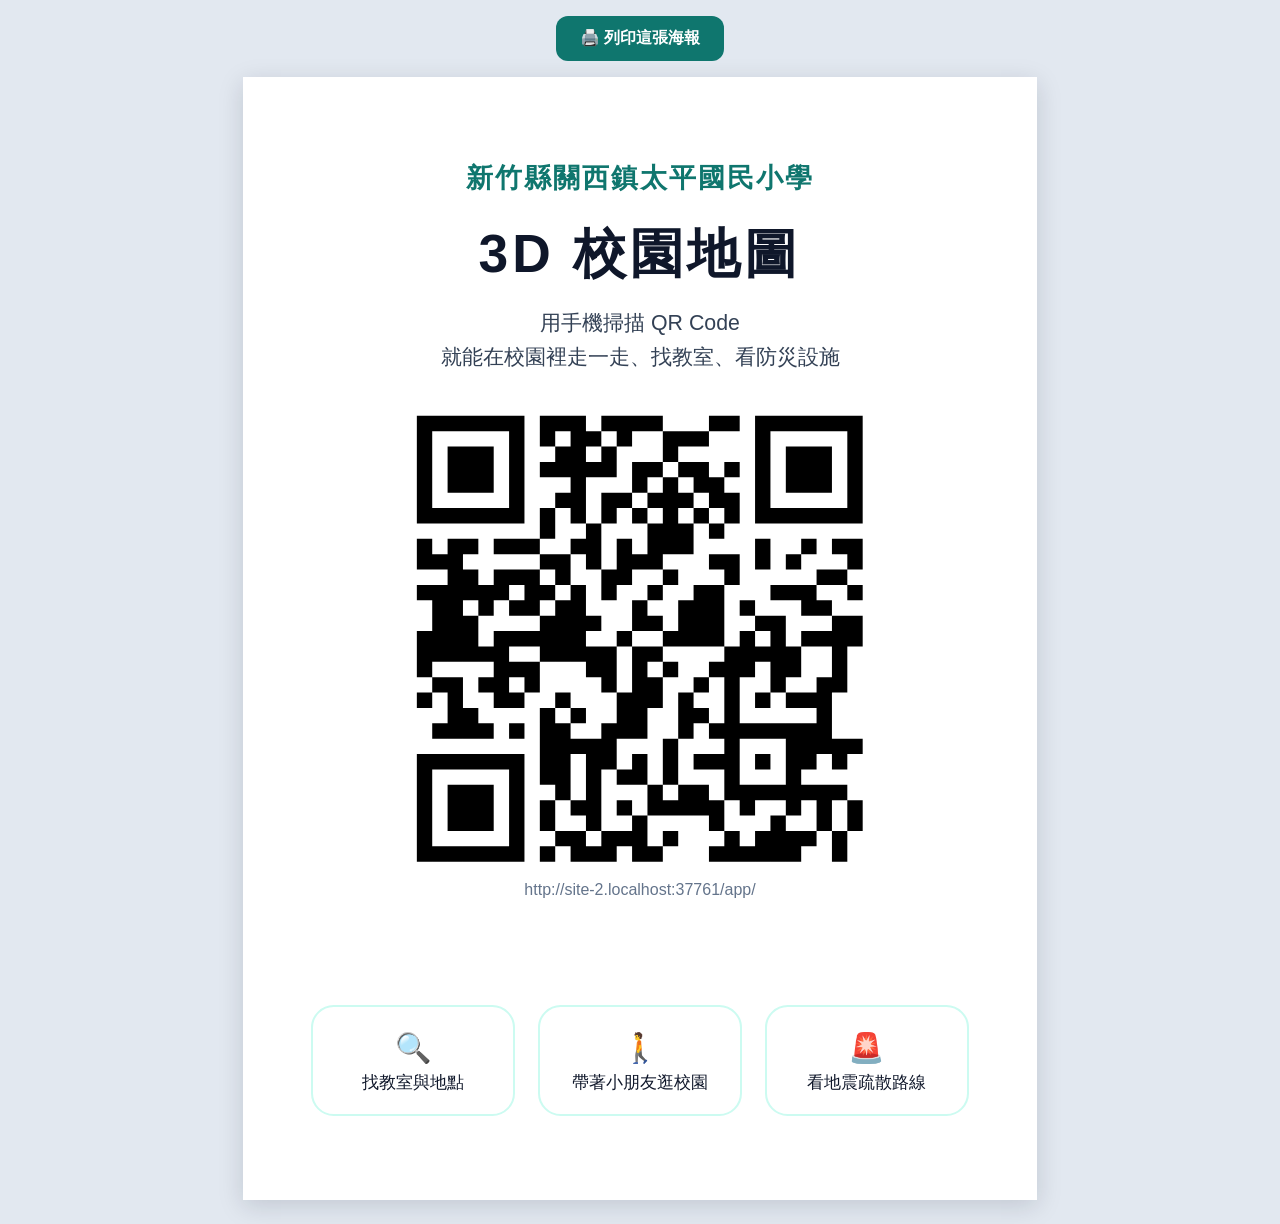
==== app/poster.html @ c418060f "太平國小 3D 校園地圖：第一版 - 依空拍校正比例的 3D 校園（公尺為單位，資料集中在 campus.json） - 手機優先介面：搜尋、資訊卡、分享連結、通報電話、圖例 - 走走看：方塊人物、搖" ====
<!doctype html>
<html lang="zh-Hant-TW">
<head>
  <meta charset="utf-8">
  <meta name="viewport" content="width=device-width, initial-scale=1">
  <title>太平國小 3D 校園地圖｜QR Code 海報</title>
  <link rel="icon" href="./favicon.svg" type="image/svg+xml">
  <script src="./vendor/qrcode.js"></script>
  <style>
    @page { size: A4; margin: 0; }
    * { box-sizing: border-box; }
    body {
      margin: 0;
      background: #e2e8f0;
      color: #0f172a;
      font-family: -apple-system, BlinkMacSystemFont, "PingFang TC", "Noto Sans TC", "Microsoft JhengHei", sans-serif;
    }
    .tools { text-align: center; padding: 16px; }
    .tools button {
      font: inherit;
      font-size: 16px;
      font-weight: 700;
      padding: 12px 24px;
      border: 0;
      border-radius: 12px;
      background: #0f766e;
      color: #fff;
      cursor: pointer;
    }
    .sheet {
      width: 210mm;
      min-height: 297mm;
      margin: 0 auto 24px;
      background: #fff;
      padding: 22mm 18mm;
      display: flex;
      flex-direction: column;
      align-items: center;
      text-align: center;
      box-shadow: 0 6px 24px rgba(15, 23, 42, 0.15);
    }
    .school { font-size: 20pt; color: #0f766e; font-weight: 700; letter-spacing: 2px; }
    h1 { font-size: 40pt; margin: 6mm 0 4mm; letter-spacing: 4px; }
    .lead { font-size: 16pt; line-height: 1.6; margin: 0 0 10mm; color: #334155; }
    #qr { width: 120mm; }
    #qr svg { width: 100%; height: auto; display: block; }
    .url { font-size: 12pt; color: #64748b; margin: 4mm 0 10mm; word-break: break-all; }
    .features { display: grid; grid-template-columns: repeat(3, 1fr); gap: 6mm; width: 100%; margin-top: auto; }
    .features div { border: 2px solid #ccfbf1; border-radius: 6mm; padding: 5mm 3mm; font-size: 13pt; line-height: 1.5; }
    .features b { display: block; font-size: 22pt; }
    @media print {
      body { background: #fff; }
      .tools { display: none; }
      .sheet { margin: 0; box-shadow: none; }
    }
    @media (max-width: 800px) {
      .sheet { width: 100%; min-height: auto; padding: 24px 16px; }
      h1 { font-size: 30px; }
      .school { font-size: 16px; }
      .lead { font-size: 16px; }
      #qr { width: min(80vw, 320px); }
      .features { grid-template-columns: 1fr; gap: 10px; margin-top: 16px; }
      .features div { font-size: 15px; }
    }
  </style>
</head>
<body>
  <div class="tools"><button onclick="window.print()">🖨️ 列印這張海報</button></div>
  <main class="sheet">
    <div class="school">新竹縣關西鎮太平國民小學</div>
    <h1>3D 校園地圖</h1>
    <p class="lead">用手機掃描 QR Code<br>就能在校園裡走一走、找教室、看防災設施</p>
    <div id="qr"></div>
    <div class="url" id="url"></div>
    <div class="features">
      <div><b>🔍</b>找教室與地點</div>
      <div><b>🚶</b>帶著小朋友逛校園</div>
      <div><b>🚨</b>看地震疏散路線</div>
    </div>
  </main>
  <script>
    // 海報和地圖放在同一個資料夾，網址自動算出來，換網址也不用改
    const url = new URL('./', location.href).href;
    const qr = qrcode(0, 'M');
    qr.addData(url);
    qr.make();
    document.getElementById('qr').innerHTML = qr.createSvgTag({ cellSize: 8, margin: 2, scalable: true });
    document.getElementById('url').textContent = url;
  </script>
</body>
</html>
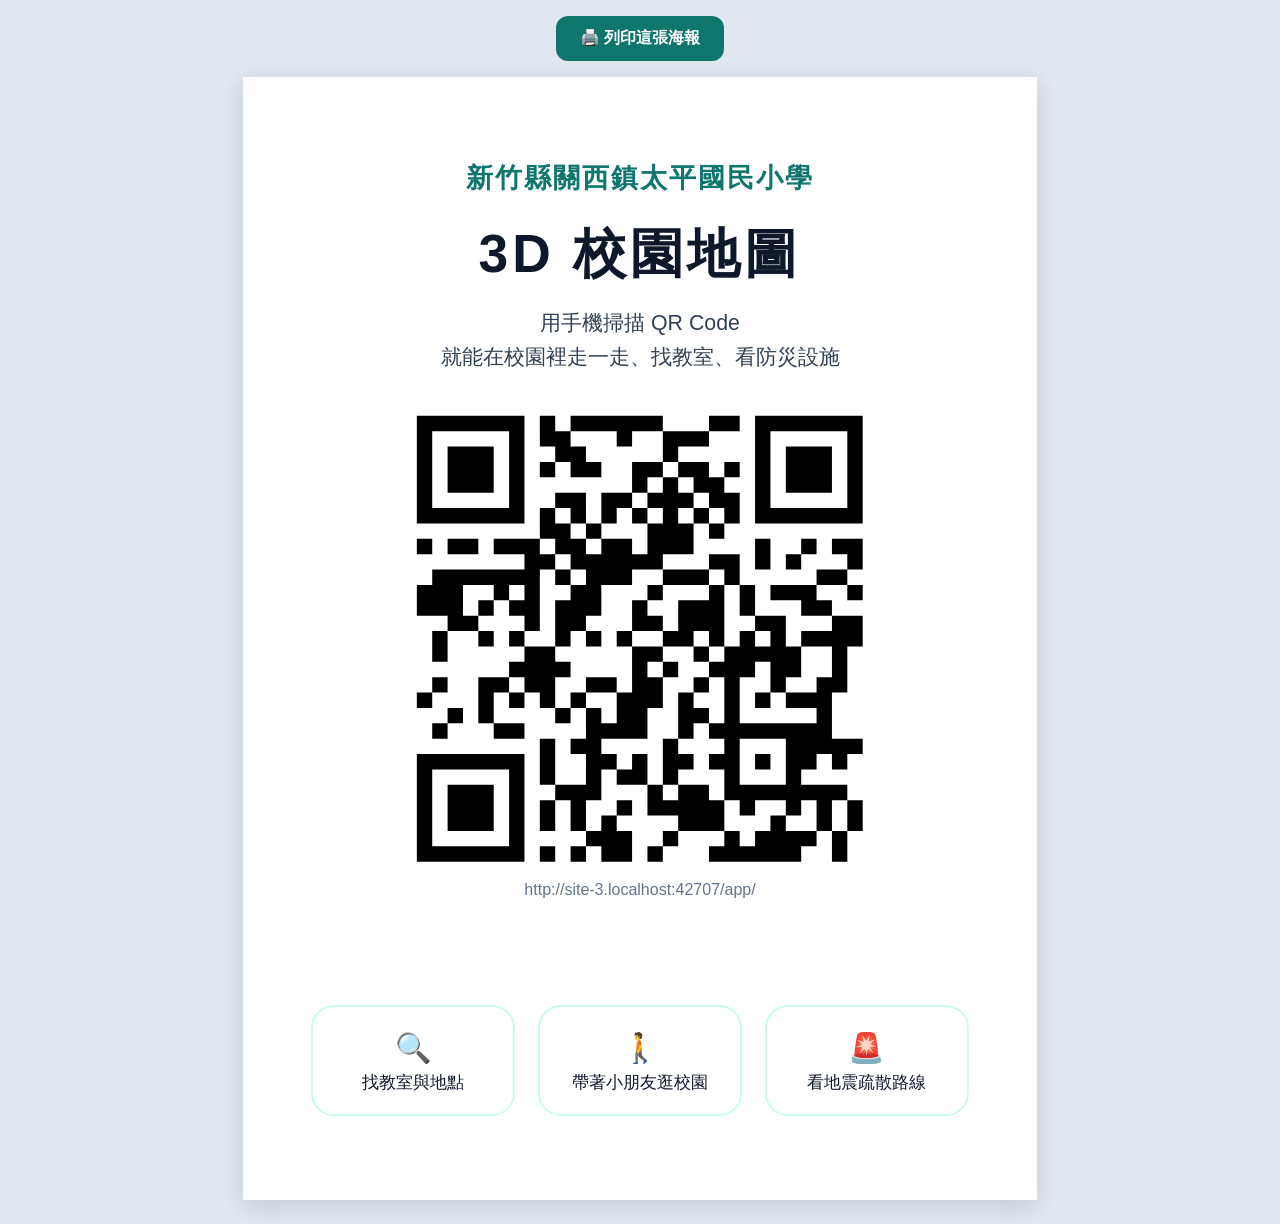
==== commit 87ea41cf: "第三輪修改：外觀依實景照片重做 - 標題與分頁圖示換成校徽；人物穿太平T；走路鏡頭拉近 - 教學大樓：灰色洗石子外牆、白色浪板山牆、卡其綠屋頂、分組太陽能板、   花崗石柱＋黃色護角、磨石子地磚、教室" ====
--- a/app/poster.html
+++ b/app/poster.html
@@ -4,7 +4,7 @@
   <meta charset="utf-8">
   <meta name="viewport" content="width=device-width, initial-scale=1">
   <title>太平國小 3D 校園地圖｜QR Code 海報</title>
-  <link rel="icon" href="./favicon.svg" type="image/svg+xml">
+  <link rel="icon" href="./public/favicon-64.png" type="image/png">
   <script src="./vendor/qrcode.js"></script>
   <style>
     @page { size: A4; margin: 0; }
